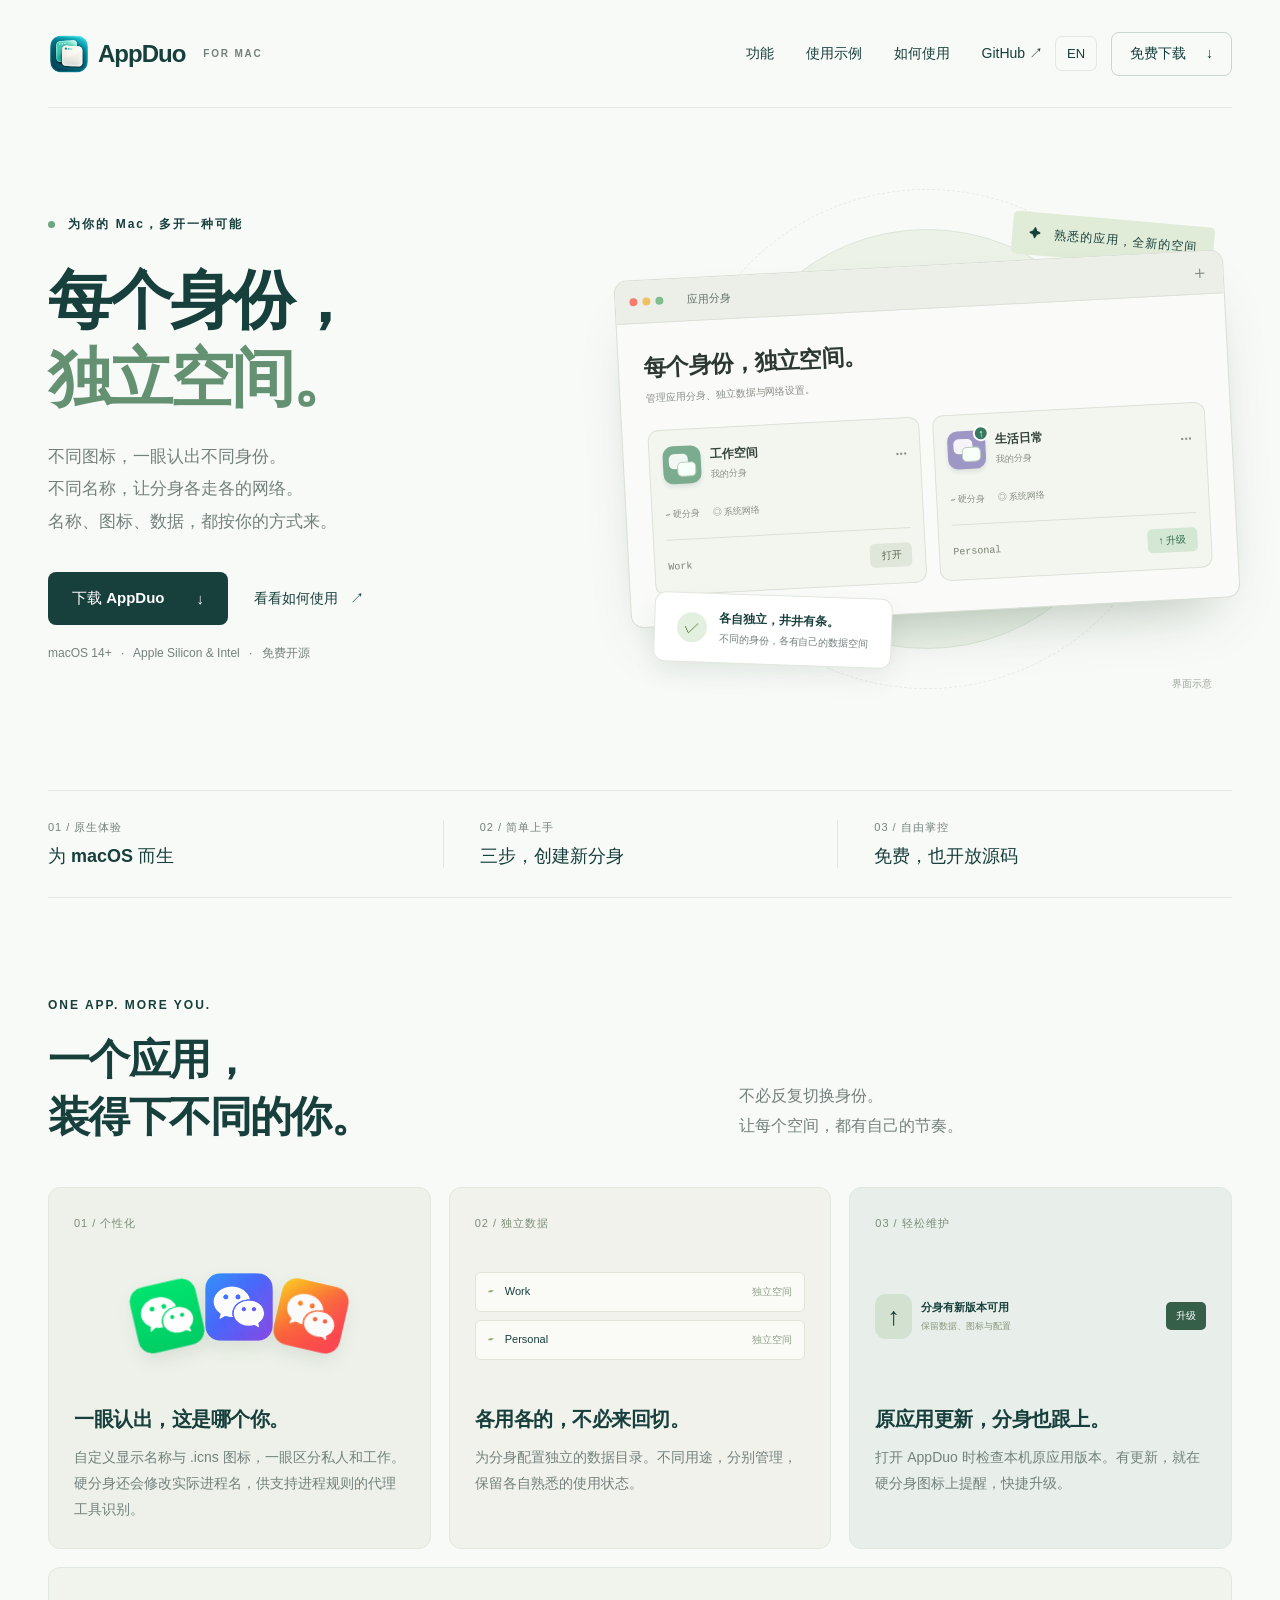
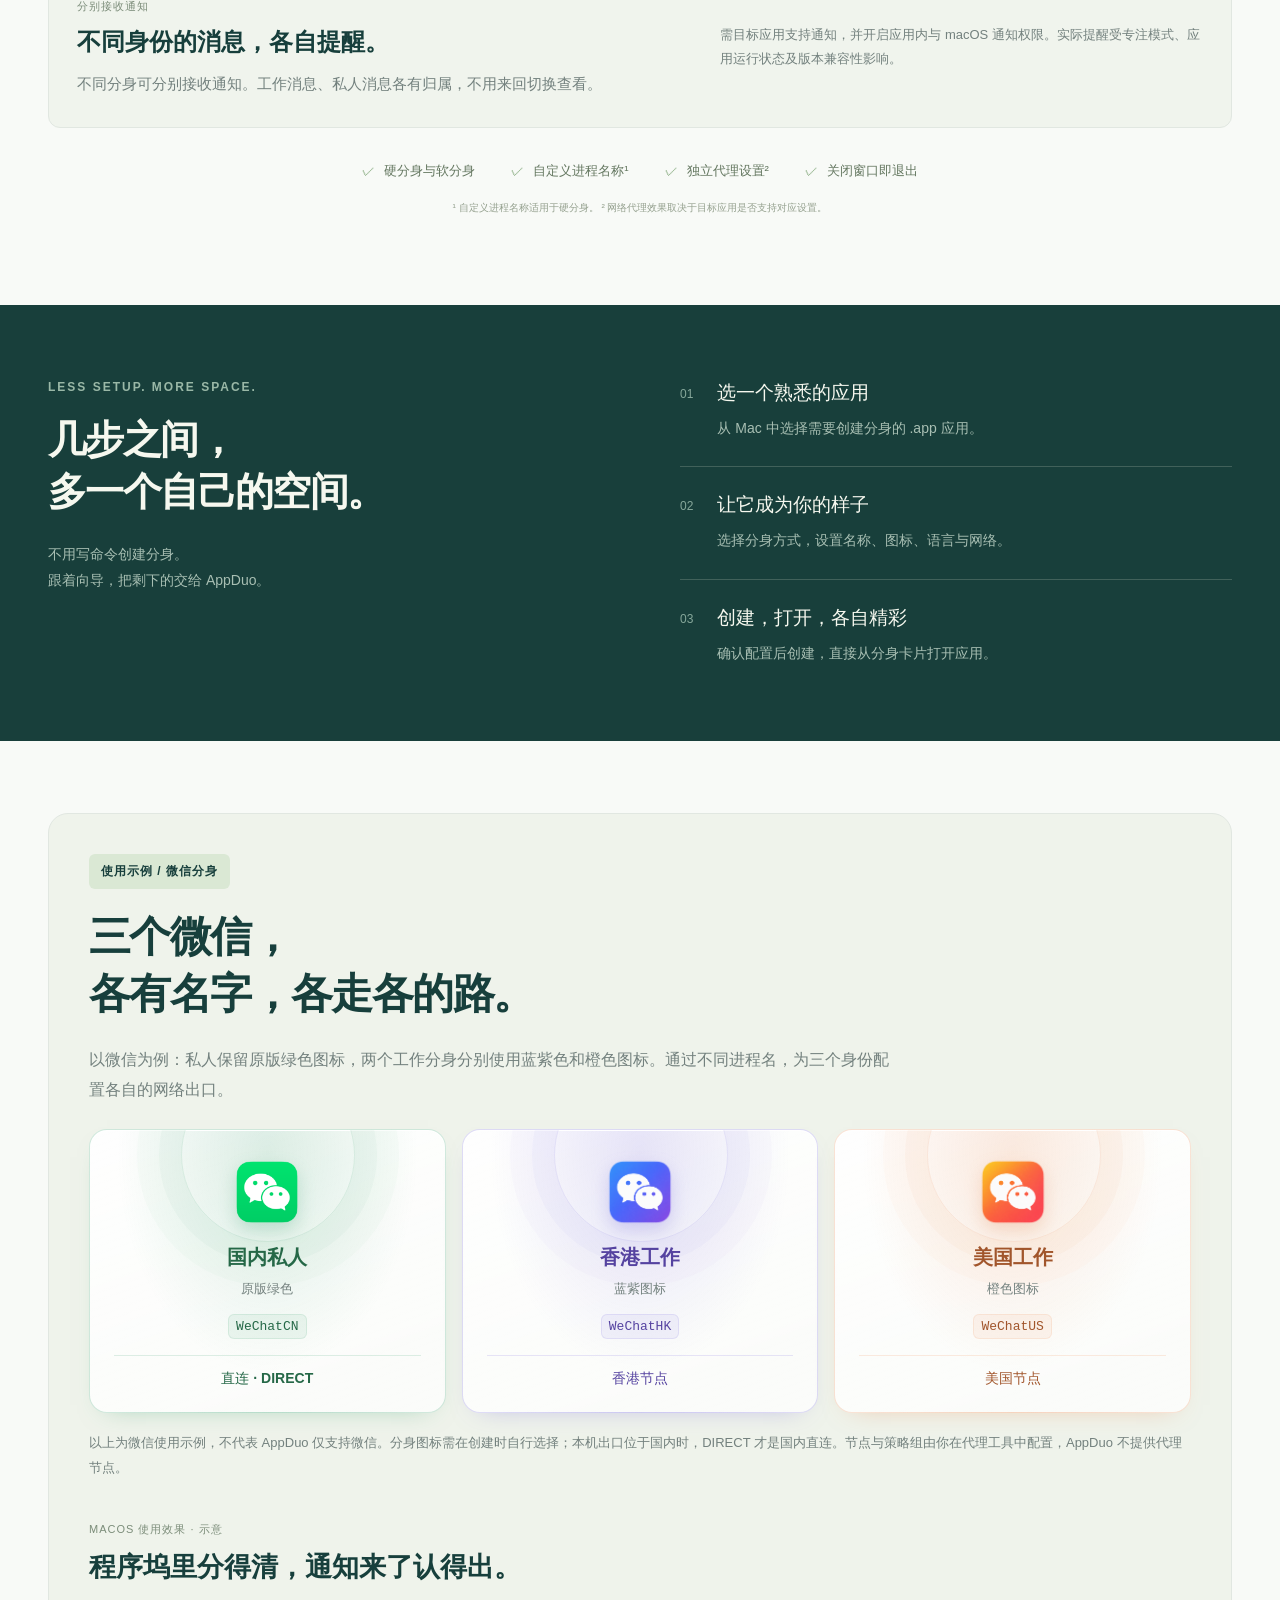
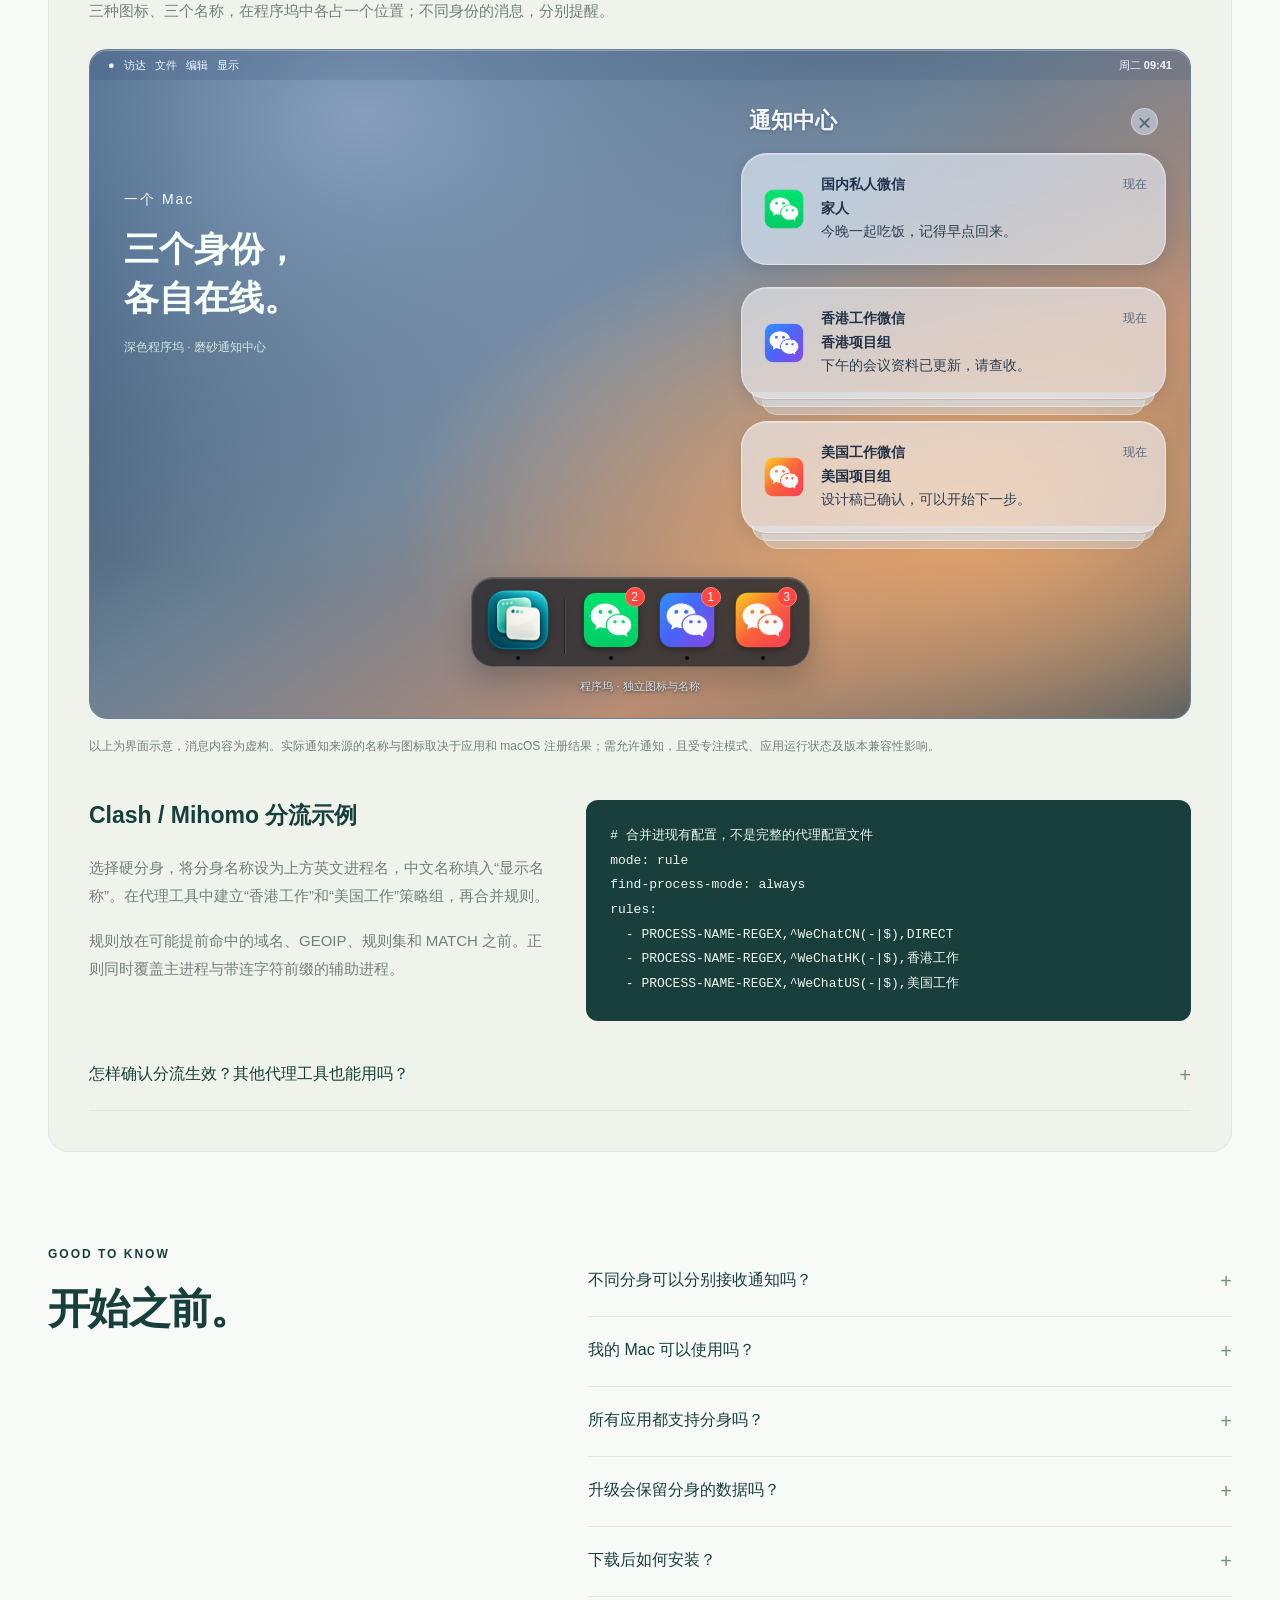
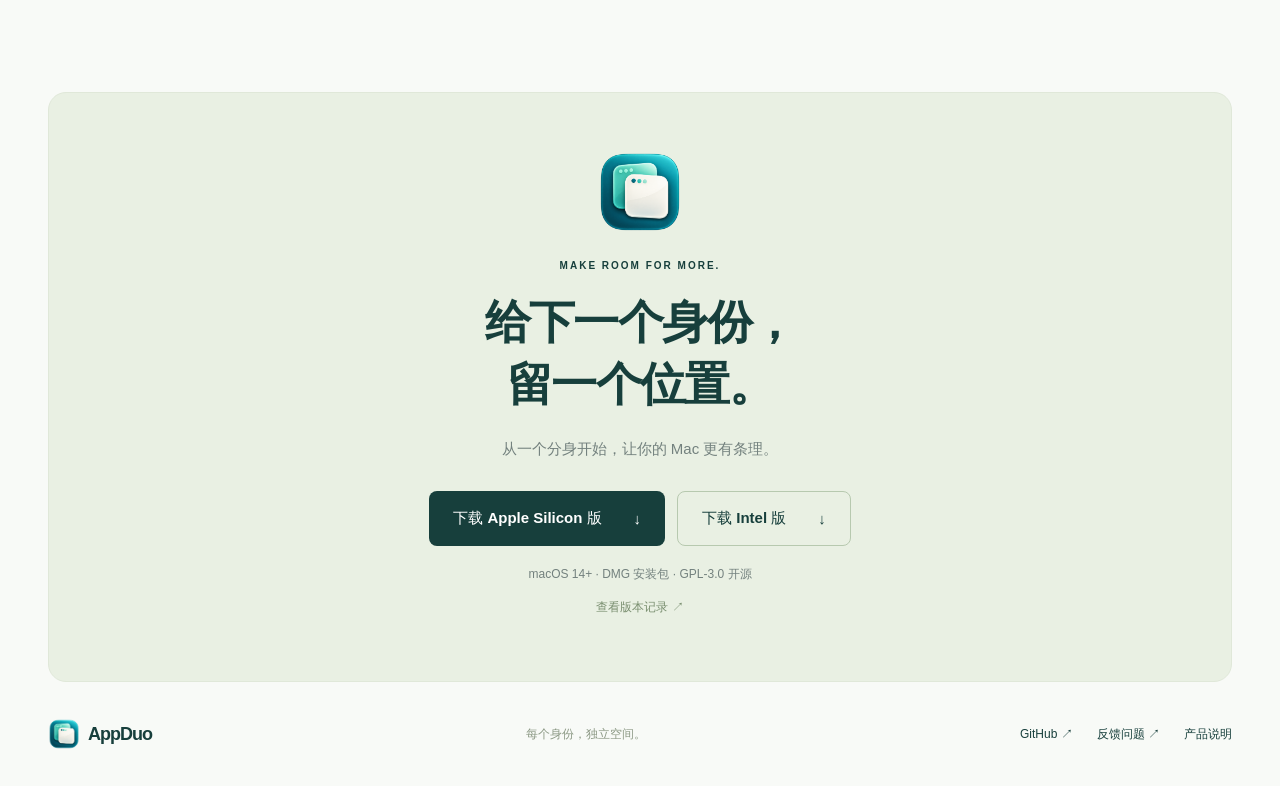
==== website/index.html @ 212892cd "Deploy bilingual landing page to GitHub Pages" ====
<!doctype html><html lang="zh-CN"><head><meta charset="UTF-8"><meta name="viewport" content="width=device-width,initial-scale=1"><title>AppDuo — Mac 应用分身、自定义图标与名称、Clash 进程分流</title><meta name="description" content="AppDuo 是免费开源的原生 macOS 应用分身工具，支持为分身设置不同名称、不同图标和独立数据目录。硬分身还会修改实际进程名，可配合支持进程规则的代理工具，为不同分身分别配置网络出口。"><meta name="theme-color" content="#173f3c"><link rel="icon" href="assets/appduo.png"><link rel="stylesheet" href="style.css"><link rel="canonical" href="https://tamia6.github.io/AppDuo/"><meta property="og:type" content="website"><meta property="og:locale" content="zh_CN"><meta property="og:title" content="AppDuo · 不同图标，不同名称，各自分流"><meta property="og:description" content="原生 Mac 应用分身工具：自定义名称、图标和独立数据，配合支持进程规则的代理工具分流。"><meta property="og:url" content="https://tamia6.github.io/AppDuo/"><link rel="alternate" type="text/markdown" href="/AppDuo/llms.txt" title="AppDuo 产品与配置说明"><script type="application/ld+json">{"@context": "https://schema.org", "@type": "SoftwareApplication", "name": "AppDuo", "applicationCategory": "UtilitiesApplication", "operatingSystem": "macOS 14+", "url": "https://tamia6.github.io/AppDuo/", "description": "AppDuo 是免费开源的原生 macOS 应用分身工具，支持为分身设置不同名称、不同图标和独立数据目录。硬分身还会修改实际进程名，可配合支持进程规则的代理工具，为不同分身分别配置网络出口。", "license": "https://www.gnu.org/licenses/gpl-3.0.html", "offers": {"@type": "Offer", "price": "0", "priceCurrency": "USD"}, "featureList": ["自定义分身图标", "自定义显示名称", "硬分身进程改名", "独立数据目录", "配合支持进程规则的代理客户端分流", "不同分身可分别接收通知（需应用兼容与通知授权）"]}</script><link rel="alternate" hreflang="zh-CN" href="https://tamia6.github.io/AppDuo/"><link rel="alternate" hreflang="en" href="https://tamia6.github.io/AppDuo/en/"><link rel="alternate" hreflang="x-default" href="https://tamia6.github.io/AppDuo/"></head><body>
<header class="nav wrap"><a class="brand" href="#" aria-label="AppDuo 首页"><img src="assets/appduo.png" alt="">AppDuo<span>FOR MAC</span></a><nav aria-label="主导航"><a href="#features">功能</a><a href="#routing">使用示例</a><a href="#how">如何使用</a><a href="https://github.com/tamia6/AppDuo">GitHub ↗</a></nav><a class="language-switch" href="/AppDuo/en/" lang="en" hreflang="en" aria-label="Switch to English">EN</a><a class="nav-download" href="#download">免费下载 <span>↓</span></a></header>
<main><section class="hero wrap"><div class="hero-copy"><div class="eyebrow"><span class="dot"></span> 为你的 Mac，多开一种可能</div><h1>每个身份，<br><em>独立空间。</em></h1><p>不同图标，一眼认出不同身份。<br>不同名称，让分身各走各的网络。<br>名称、图标、数据，都按你的方式来。</p><div class="hero-actions"><a class="button" href="#download">下载 AppDuo <span>↓</span></a><a class="text-link" href="#how">看看如何使用 <span>↗</span></a></div><div class="compat">macOS 14+ <span>·</span> Apple Silicon & Intel <span>·</span> 免费开源</div></div>
<div class="product-stage" role="img" aria-label="AppDuo 界面示意：两个独立的应用分身，支持自定义图标和快捷更新"><div class="orbit orbit-one"></div><div class="orbit orbit-two"></div><div class="floating-label"><span>✦</span> 熟悉的应用，全新的空间</div><div class="app-window"><div class="window-bar"><i></i><i></i><i></i><span>应用分身</span><b>＋</b></div><div class="window-body"><div class="window-heading">每个身份，独立空间。</div><div class="window-subtitle">管理应用分身、独立数据与网络设置。</div><div class="clone-cards"><div class="clone-card"><div class="card-head"><div class="demo-icon mint"><span></span><span></span></div><div><strong>工作空间</strong><small>我的分身</small></div><b>···</b></div><div class="card-tags">▱ 硬分身 <span>◎ 系统网络</span></div><div class="card-bottom"><code>Work</code><span class="mock-button">打开</span></div></div><div class="clone-card"><div class="card-head"><div class="demo-icon purple"><span></span><span></span><i>↑</i></div><div><strong>生活日常</strong><small>我的分身</small></div><b>···</b></div><div class="card-tags">▱ 硬分身 <span>◎ 系统网络</span></div><div class="card-bottom"><code>Personal</code><span class="mock-button update">↑ 升级</span></div></div></div></div></div><div class="data-note"><span class="check">✓</span><div><strong>各自独立，井井有条。</strong><small>不同的身份，各有自己的数据空间</small></div></div><span class="preview-label">界面示意</span></div></section>
<div class="facts wrap"><div><span>01 / 原生体验</span><strong>为 macOS 而生</strong></div><div><span>02 / 简单上手</span><strong>三步，创建新分身</strong></div><div><span>03 / 自由掌控</span><strong>免费，也开放源码</strong></div></div>
<section class="features wrap" id="features"><div class="section-head"><div class="eyebrow">ONE APP. MORE YOU.</div><h2>一个应用，<br>装得下不同的你。</h2><p>不必反复切换身份。<br>让每个空间，都有自己的节奏。</p></div><div class="feature-grid"><article class="feature identity"><span class="feature-number">01 / 个性化</span><div class="identity-art" role="img" aria-label="同一微信应用的绿色、蓝紫色和橙色图标，演示分身图标自定义"><img class="identity-icon" src="assets/wechat-private.png" width="84" height="84" alt=""><img class="identity-icon" src="assets/wechat-hk.png" width="84" height="84" alt=""><img class="identity-icon" src="assets/wechat-us.png" width="84" height="84" alt=""></div><h3>一眼认出，这是哪个你。</h3><p>自定义显示名称与 .icns 图标，一眼区分私人和工作。硬分身还会修改实际进程名，供支持进程规则的代理工具识别。</p></article><article class="feature"><span class="feature-number">02 / 独立数据</span><div class="folder-art" aria-hidden="true"><div><span>▰</span> Work <i>独立空间</i></div><div><span>▰</span> Personal <i>独立空间</i></div></div><h3>各用各的，不必来回切。</h3><p>为分身配置独立的数据目录。不同用途，分别管理，保留各自熟悉的使用状态。</p></article><article class="feature upgrade"><span class="feature-number">03 / 轻松维护</span><div class="update-art" aria-hidden="true"><span>↑</span><div><strong>分身有新版本可用</strong><small>保留数据、图标与配置</small></div><b>升级</b></div><h3>原应用更新，分身也跟上。</h3><p>打开 AppDuo 时检查本机原应用版本。有更新，就在硬分身图标上提醒，快捷升级。</p></article></div><article class="notification-feature" aria-labelledby="notification-title"><div><span class="feature-number">分别接收通知</span><h3 id="notification-title">不同身份的消息，各自提醒。</h3><p>不同分身可分别接收通知。工作消息、私人消息各有归属，不用来回切换查看。</p></div><p class="notification-note">需目标应用支持通知，并开启应用内与 macOS 通知权限。实际提醒受专注模式、应用运行状态及版本兼容性影响。</p></article><div class="quiet-features"><span>硬分身与软分身</span><span>自定义进程名称¹</span><span>独立代理设置²</span><span>关闭窗口即退出</span></div><p class="footnote">¹ 自定义进程名称适用于硬分身。 ² 网络代理效果取决于目标应用是否支持对应设置。</p></section>

<section class="how" id="how"><div class="wrap how-inner"><div><div class="eyebrow">LESS SETUP. MORE SPACE.</div><h2>几步之间，<br>多一个自己的空间。</h2><p>不用写命令创建分身。<br>跟着向导，把剩下的交给 AppDuo。</p></div><ol><li><span>01</span><div><h3>选一个熟悉的应用</h3><p>从 Mac 中选择需要创建分身的 .app 应用。</p></div></li><li><span>02</span><div><h3>让它成为你的样子</h3><p>选择分身方式，设置名称、图标、语言与网络。</p></div></li><li><span>03</span><div><h3>创建，打开，各自精彩</h3><p>确认配置后创建，直接从分身卡片打开应用。</p></div></li></ol></div></section>
<section class="routing wrap" id="routing" aria-labelledby="routing-title"><div class="eyebrow">使用示例 / 微信分身</div><h2 id="routing-title">三个微信，<br>各有名字，各走各的路。</h2><p class="routing-intro">以微信为例：私人保留原版绿色图标，两个工作分身分别使用蓝紫色和橙色图标。通过不同进程名，为三个身份配置各自的网络出口。</p><div class="route-grid" aria-label="三个微信分身对比">
<article class="route-card"><img class="route-icon" src="assets/wechat-private.png" width="88" height="88" loading="lazy" alt="原版绿色微信图标，用于国内私人分身"><h3>国内私人</h3><p>原版绿色</p><code>WeChatCN</code><div class="route-destination">直连 · DIRECT</div></article>
<article class="route-card"><img class="route-icon" src="assets/wechat-hk.png" width="88" height="88" loading="lazy" alt="蓝紫色微信图标，用于香港工作分身"><h3>香港工作</h3><p>蓝紫图标</p><code>WeChatHK</code><div class="route-destination">香港节点</div></article>
<article class="route-card"><img class="route-icon" src="assets/wechat-us.png" width="88" height="88" loading="lazy" alt="橙色微信图标，用于美国工作分身"><h3>美国工作</h3><p>橙色图标</p><code>WeChatUS</code><div class="route-destination">美国节点</div></article></div>
<p class="routing-note">以上为微信使用示例，不代表 AppDuo 仅支持微信。分身图标需在创建时自行选择；本机出口位于国内时，DIRECT 才是国内直连。节点与策略组由你在代理工具中配置，AppDuo 不提供代理节点。</p>
<figure class="mac-example" aria-labelledby="mac-example-title"><figcaption><span class="feature-number">MACOS 使用效果 · 示意</span><h3 id="mac-example-title">程序坞里分得清，通知来了认得出。</h3><p>三种图标、三个名称，在程序坞中各占一个位置；不同身份的消息，分别提醒。</p></figcaption><div class="mac-desktop"><div class="mock-menubar" aria-hidden="true"><span>● &nbsp; 访达 &nbsp; 文件 &nbsp; 编辑 &nbsp; 显示</span><span>周二 09:41</span></div><div class="desktop-copy"><span>一个 Mac</span><strong>三个身份，<br>各自在线。</strong><small>深色程序坞 · 磨砂通知中心</small></div><div class="mac-notifications" aria-label="三个分身的通知示例"><div class="notification-center-heading"><strong>通知中心</strong><span aria-hidden="true">×</span></div>
<article class="mac-notification"><img src="assets/wechat-private.png" width="44" height="44" alt=""><div><div class="notification-app"><strong>国内私人微信</strong><span>现在</span></div><b>家人</b><p>今晚一起吃饭，记得早点回来。</p></div></article><article class="mac-notification"><img src="assets/wechat-hk.png" width="44" height="44" alt=""><div><div class="notification-app"><strong>香港工作微信</strong><span>现在</span></div><b>香港项目组</b><p>下午的会议资料已更新，请查收。</p></div></article><article class="mac-notification"><img src="assets/wechat-us.png" width="44" height="44" alt=""><div><div class="notification-app"><strong>美国工作微信</strong><span>现在</span></div><b>美国项目组</b><p>设计稿已确认，可以开始下一步。</p></div></article></div><div class="dock-area"><div class="mac-dock" aria-label="macOS 程序坞示例"><div class="dock-item dock-appduo" tabindex="0"><span class="dock-label">AppDuo</span><img src="assets/appduo.png" width="72" height="72" alt="AppDuo 程序坞图标"><span class="running-dot" aria-hidden="true"></span></div><span class="dock-divider" aria-hidden="true"></span><div class="dock-item" tabindex="0"><span class="dock-label">国内私人微信</span><span class="dock-badge" aria-label="2 条未读消息">2</span><img src="assets/wechat-private.png" width="72" height="72" alt="国内私人微信程序坞图标"><span class="running-dot" aria-hidden="true"></span></div><div class="dock-item" tabindex="0"><span class="dock-label">香港工作微信</span><span class="dock-badge" aria-label="1 条未读消息">1</span><img src="assets/wechat-hk.png" width="72" height="72" alt="香港工作微信程序坞图标"><span class="running-dot" aria-hidden="true"></span></div><div class="dock-item" tabindex="0"><span class="dock-label">美国工作微信</span><span class="dock-badge" aria-label="3 条未读消息">3</span><img src="assets/wechat-us.png" width="72" height="72" alt="美国工作微信程序坞图标"><span class="running-dot" aria-hidden="true"></span></div></div><span class="dock-caption">程序坞 · 独立图标与名称</span></div></div><p class="mac-example-note">以上为界面示意，消息内容为虚构。实际通知来源的名称与图标取决于应用和 macOS 注册结果；需允许通知，且受专注模式、应用运行状态及版本兼容性影响。</p></figure>
<div class="rule-example"><div><h3>Clash / Mihomo 分流示例</h3><p>选择硬分身，将分身名称设为上方英文进程名，中文名称填入“显示名称”。在代理工具中建立“香港工作”和“美国工作”策略组，再合并规则。</p><p>规则放在可能提前命中的域名、GEOIP、规则集和 MATCH 之前。正则同时覆盖主进程与带连字符前缀的辅助进程。</p></div><pre><code># 合并进现有配置，不是完整的代理配置文件
mode: rule
find-process-mode: always
rules:
  - PROCESS-NAME-REGEX,^WeChatCN(-|$),DIRECT
  - PROCESS-NAME-REGEX,^WeChatHK(-|$),香港工作
  - PROCESS-NAME-REGEX,^WeChatUS(-|$),美国工作</code></pre></div>
<details class="routing-help"><summary>怎样确认分流生效？其他代理工具也能用吗？</summary><p>客户端需实际接管连接并识别本机进程。微信不一定遵循系统 HTTP 代理，可按客户端说明使用 TUN 等方式接管。在连接列表核对 WeChatCN、WeChatHK、WeChatUS 的进程名、命中规则和出口策略。</p><p>支持进程名、进程路径或正则分流的工具，可按各自语法配置；此 YAML 示例适用于支持 PROCESS-NAME-REGEX 的 Mihomo 内核，不能直接套用到所有 Clash 版本或其他工具。仅修改显示名称不足以分流；软分身仍使用原应用进程。应用内环境变量代理是另一种方式，取决于应用是否支持。</p><p><a href="https://wiki.metacubex.one/en/config/rules/">查阅 Mihomo 官方规则文档 ↗</a></p></details></section>
<section class="faq wrap"><div><div class="eyebrow">GOOD TO KNOW</div><h2>开始之前。</h2></div><div class="questions"><details><summary>不同分身可以分别接收通知吗？</summary><p>不同分身可分别接收通知，工作与私人消息各自提醒，无需来回切换到对应分身查看。需要目标应用支持通知，并在应用内和 macOS 中允许通知；专注模式、运行状态及第三方应用版本可能影响提醒。 通知来源的名称与图标显示取决于应用及系统注册结果；不保证已退出的分身仍能收到通知。</p></details><details><summary>我的 Mac 可以使用吗？</summary><p>需要 macOS 14 或更高版本，支持 Apple Silicon 和 Intel。创建分身需要 Apple Command Line Tools；首次使用可在终端运行 <code>xcode-select --install</code> 安装，无需完整 Xcode。</p></details><details><summary>所有应用都支持分身吗？</summary><p>AppDuo 提供内置应用规则与自动探测，但第三方应用不同版本的兼容性可能不同。登录、多开、通知等功能需要在目标应用中实际验证。</p></details><details><summary>升级会保留分身的数据吗？</summary><p>升级会保留分身数据、图标和配置。请先更新本机原应用，再打开 AppDuo 检测；退出正在运行的分身后，即可升级。构建失败会保留旧分身。</p></details><details><summary>下载后如何安装？</summary><p>下载对应芯片的 DMG，将 AppDuo 拖入「应用程序」。当前版本尚未经过 Apple 公证；如 macOS 阻止打开，在确认下载来源后，可前往「系统设置 → 隐私与安全性」允许打开。</p></details></div></section>
<section class="download wrap" id="download"><img src="assets/appduo.png" alt="AppDuo 图标" width="88" height="88"><div class="eyebrow">MAKE ROOM FOR MORE.</div><h2>给下一个身份，<br>留一个位置。</h2><p>从一个分身开始，让你的 Mac 更有条理。</p><div class="download-buttons"><a class="button" href="https://github.com/tamia6/AppDuo/releases/latest/download/AppDuo-arm64.dmg">下载 Apple Silicon 版 <span>↓</span></a><a class="button secondary" href="https://github.com/tamia6/AppDuo/releases/latest/download/AppDuo-x86_64.dmg">下载 Intel 版 <span>↓</span></a></div><span class="compat">macOS 14+ · DMG 安装包 · GPL-3.0 开源</span><a class="release-link" href="https://github.com/tamia6/AppDuo/releases">查看版本记录 ↗</a></section></main>
<footer class="wrap"><a class="brand" href="#"><img src="assets/appduo.png" alt="">AppDuo</a><span>每个身份，独立空间。</span><div><a href="https://github.com/tamia6/AppDuo">GitHub ↗</a><a href="https://github.com/tamia6/AppDuo/issues">反馈问题 ↗</a><a href="/AppDuo/llms.txt">产品说明</a></div></footer></body></html>
---- website/style.css ----
:root{--ink:#173f3c;--muted:#73817e;--paper:#f8faf7;--line:#e1e7e1;--green:#d5e8d4}*{box-sizing:border-box}html{scroll-behavior:smooth;scroll-padding-top:32px}body{margin:0;background:var(--paper);color:var(--ink);font-family:-apple-system,BlinkMacSystemFont,"Segoe UI","PingFang SC",sans-serif;font-size:16px;-webkit-font-smoothing:antialiased}a{color:inherit;text-decoration:none}button,a,summary{-webkit-tap-highlight-color:transparent}a:focus-visible,summary:focus-visible{outline:3px solid #339b88;outline-offset:6px}a{transition:opacity .2s,transform .2s}a:hover{opacity:.75}.wrap{max-width:1240px;width:calc(100% - 96px);margin:auto}.nav{height:108px;display:flex;align-items:center;justify-content:space-between;border-bottom:1px solid var(--line)}.brand{display:flex;align-items:center;gap:8px;font-size:24px;font-weight:750;letter-spacing:-1px}.brand img{width:42px;height:42px;object-fit:contain}.brand span{font-size:10px;letter-spacing:1.8px;margin-left:10px;color:var(--muted)}nav{display:flex;gap:32px;font-size:14px}.nav-download{font-size:14px;border:1px solid #c9d6cd;border-radius:8px;padding:12px 18px}.nav-download span{margin-left:16px}.hero{display:grid;grid-template-columns:1fr 1.12fr;align-items:center;min-height:682px;gap:30px;padding-top:30px;padding-bottom:50px}.eyebrow{font-size:12px;letter-spacing:2px;font-weight:650}.dot{display:inline-block;width:7px;height:7px;background:#6ca580;border-radius:50%;margin-right:8px}h1{font-size:clamp(48px,5vw,72px);line-height:1.22;letter-spacing:-3px;margin:28px 0 24px;font-weight:750}h1 em{font-style:normal;color:#649172}p{color:var(--muted);line-height:1.9;margin:0}.hero-copy>p{font-size:17px}.hero-actions{display:flex;align-items:center;gap:26px;margin:34px 0 20px}.button{display:inline-flex;justify-content:center;align-items:center;gap:32px;background:var(--ink);color:white;border-radius:8px;padding:17px 24px;font-size:15px;font-weight:550}.button:hover{transform:translateY(-2px);opacity:.9}.text-link{font-size:14px}.text-link span{margin-left:8px}.compat{font-size:12px;color:var(--muted)}.compat span{margin:0 6px}.product-stage{position:relative;min-width:0;height:480px;display:flex;align-items:center;justify-content:center}.orbit{position:absolute;width:420px;height:420px;border-radius:50%;border:1px solid #dce6d9;background:#ecf2e8;z-index:-1}.orbit-two{width:500px;height:500px;background:none;border-style:dashed;opacity:.7}.floating-label{position:absolute;right:18px;top:20px;font-size:12px;letter-spacing:1px;transform:rotate(5deg);background:#e0ecd8;padding:13px 17px;border-radius:5px}.floating-label span{margin-right:8px}.app-window{width:100%;background:#fafbf9;border:1px solid #d9dfd5;border-radius:13px;box-shadow:0 30px 60px -30px #33523965;transform:rotate(-3deg);overflow:hidden}.window-bar{background:#eceee8;height:43px;border-bottom:1px solid #dde0d8;display:flex;gap:5px;align-items:center;padding:0 14px}.window-bar i{width:8px;height:8px;background:#fb7a6e;border-radius:50%}.window-bar i:nth-child(2){background:#efc161}.window-bar i:nth-child(3){background:#80be8d}.window-bar>span{font-size:11px;margin-left:18px;color:#66746b}.window-bar b{margin-left:auto;color:#849084;font-size:18px;font-weight:400}.window-body{padding:29px 25px 30px}.window-heading{font-size:23px;font-weight:700;color:#2c3831;letter-spacing:-.8px}.window-subtitle{font-size:10px;color:#889087;margin:8px 0 25px}.clone-cards{display:grid;grid-template-columns:1fr 1fr;gap:13px}.clone-card{padding:16px 13px;border:1px solid #dde1d8;border-radius:11px;background:#f3f5ef}.card-head{display:flex;gap:9px;align-items:center}.card-head strong{display:block;font-size:12px;color:#35453b}.card-head small{font-size:9px;color:#879084}.card-head b{font-size:14px;color:#849084;margin-left:auto}.demo-icon{position:relative;flex-shrink:0;width:38px;height:38px;border-radius:10px;background:#7cac90;box-shadow:0 3px 4px #133c3c18}.demo-icon.purple{background:#9e97c6}.demo-icon>span{position:absolute;width:19px;height:15px;left:6px;top:8px;border-radius:5px;background:#ffffffe6}.demo-icon>span+span{left:14px;top:16px;background:#f7fff9;border:1px solid #b7ceb7}.demo-icon i{position:absolute;right:-4px;top:-5px;width:16px;height:16px;border-radius:50%;font-style:normal;text-align:center;font-size:11px;background:#35795f;color:white;border:2px solid white}.card-tags{font-size:9px;color:#899285;margin:24px 0 18px;white-space:nowrap}.card-tags span{margin-left:10px}.card-bottom{display:flex;align-items:center;justify-content:space-between;border-top:1px solid #dce1d5;padding-top:14px;font-size:10px;color:#788272}.mock-button{background:#e0e6da;padding:5px 11px;border-radius:5px;color:#53694e}.mock-button.update{background:#d4e6d4;color:#326c4d}.data-note{position:absolute;bottom:14px;left:32px;background:#fff;border:1px solid #e1e8df;border-radius:11px;padding:16px 22px;display:flex;align-items:center;gap:12px;box-shadow:0 12px 25px #233e3310;transform:rotate(2deg)}.check{display:grid;place-items:center;width:30px;height:30px;background:#e4f0df;border-radius:50%;color:#648655}.data-note strong{font-size:12px;display:block}.data-note small{display:block;margin-top:5px;font-size:10px;color:var(--muted)}.preview-label{position:absolute;bottom:-12px;right:20px;font-size:10px;color:#9ca69a}.facts{display:grid;grid-template-columns:repeat(3,1fr);border-top:1px solid var(--line);border-bottom:1px solid var(--line);padding:29px 0}.facts>div{padding-left:36px;border-left:1px solid var(--line)}.facts>div:first-child{padding-left:0;border:0}.facts span{display:block;font-size:11px;letter-spacing:1px;color:var(--muted);margin-bottom:9px}.facts strong{font-size:18px;font-weight:550}.features{padding:100px 0 88px}.section-head{display:grid;grid-template-columns:1.4fr 1fr;align-items:end;margin-bottom:42px}.section-head .eyebrow{grid-column:1/-1}h2{font-size:42px;line-height:1.35;letter-spacing:-1.6px;font-weight:650;margin:20px 0 0}.section-head p{padding-bottom:4px}.feature-grid{display:grid;grid-template-columns:repeat(3,1fr);gap:18px}.feature{background:#edf1e9;border:1px solid #e2e8dd;border-radius:12px;padding:25px}.feature:nth-child(2){background:#f1f2ec}.feature:nth-child(3){background:#e8eee9}.feature-number{font-size:11px;color:#7c8d7a;letter-spacing:1px}.feature h3{font-size:20px;letter-spacing:-.5px;margin:25px 0 12px}.feature p{font-size:14px;line-height:1.85}.identity-art,.folder-art,.update-art{height:130px;margin-top:20px}.identity-art{display:flex;align-items:center;justify-content:center}.tile{display:grid;place-items:center;width:64px;height:70px;border-radius:15px;font-size:28px;font-weight:650;box-shadow:0 10px 18px #2d4c3614;border:1px solid #ffffff9c;transform:rotate(-13deg)}.teal{background:#86b5a1;color:#f7fff9}.lilac{background:#b8aecb;color:#fff;transform:translateY(-8px) rotate(0);z-index:1;margin:0 -5px}.peach{background:#e7c1a5;color:#fff;transform:rotate(13deg)}.folder-art{display:flex;flex-direction:column;justify-content:center;gap:8px}.folder-art>div{background:#fafbf7;border:1px solid #dfe4d7;border-radius:6px;padding:12px;font-size:11px}.folder-art span{color:#8fac79;margin-right:8px}.folder-art i{float:right;color:#91a08b;font-style:normal;font-size:10px}.update-art{display:flex;align-items:center;gap:9px}.update-art>span{background:#d2e1d0;border-radius:11px;padding:8px 12px;font-size:25px}.update-art strong{display:block;font-size:11px}.update-art small{font-size:9px;display:block;color:#88967e;margin-top:5px}.update-art b{margin-left:auto;font-size:10px;border-radius:5px;background:#355f49;color:white;padding:7px 10px;font-weight:400}.quiet-features{display:flex;justify-content:center;gap:36px;margin-top:34px;font-size:13px;color:#647760}.quiet-features span:before{content:'✓';margin-right:9px;color:#79a070}.footnote{text-align:center;font-size:10px;margin-top:18px;color:#95a18f}.how{background:#183f3b;color:#f6f8ef;padding:75px 0}.how-inner{display:grid;grid-template-columns:1fr 1fr;gap:80px}.how .eyebrow{color:#9ab8a7}.how h2{font-size:39px;margin-bottom:22px}.how p{color:#a8bfb3;font-size:14px}.how ol{list-style:none;padding:0;margin:0}.how li{display:flex;gap:24px;padding:25px 0;border-bottom:1px solid #41615a}.how li:first-child{padding-top:0}.how li:last-child{border:0;padding-bottom:0}.how li>span{font-size:12px;color:#87a89b;margin-top:7px}.how h3{font-size:19px;font-weight:500;margin:0 0 9px}.faq{padding:95px 0;display:grid;grid-template-columns:1fr 1.4fr;gap:80px}.questions details{border-bottom:1px solid var(--line)}summary{list-style:none;cursor:pointer;display:flex;justify-content:space-between;padding:23px 0;font-size:16px}summary::-webkit-details-marker{display:none}summary:after{content:'+';color:#779378;font-size:20px}details[open] summary:after{content:'−'}details p{font-size:14px;padding:0 26px 22px 0}details code{overflow-wrap:anywhere;color:#365b48}.download{text-align:center;padding:55px 20px 65px;background:#e9f0e3;border:1px solid #e0e8d9;border-radius:18px}.download>img{object-fit:contain;margin-bottom:20px}.download .eyebrow{font-size:10px}.download h2{font-size:46px;margin:20px 0}.download p{font-size:15px}.download-buttons{display:flex;justify-content:center;gap:12px;margin:28px 0 18px}.secondary{background:transparent;color:var(--ink);border:1px solid #b7c9af}.release-link{display:block;font-size:12px;margin-top:16px;color:#7a8f70}footer{display:flex;align-items:center;justify-content:space-between;padding:36px 0}footer .brand{font-size:18px}footer .brand img{width:32px;height:32px}footer>span{font-size:12px;color:#8d9a86}footer>div{display:flex;gap:24px;font-size:12px}@media(min-width:1500px){.hero{min-height:740px}}@media(max-width:1050px){.wrap{width:calc(100% - 56px)}.hero{gap:24px}.hero h1{font-size:52px}.product-stage{height:430px}.window-body{padding:22px 17px}.clone-cards{gap:9px}.clone-card{padding:13px 9px}.card-tags{font-size:8px}.card-tags span{margin-left:4px}.demo-icon{width:31px;height:34px}.card-head{gap:6px}.orbit{width:340px;height:340px}.orbit-two{width:410px;height:410px}.floating-label{top:15px}.feature{padding:20px}.update-art{gap:6px}.update-art>b{display:none}.quiet-features{gap:18px}.hero-actions{gap:15px}}@media(max-width:760px){.wrap{width:calc(100% - 40px)}.nav{height:80px}.brand{font-size:21px}.brand span,nav{display:none}.nav-download{padding:10px 13px}.hero{grid-template-columns:1fr;padding:48px 0 28px;gap:28px}.hero h1{font-size:56px;margin-top:23px}.hero-copy>p{font-size:16px}.eyebrow{font-size:11px}.hero-actions{margin:28px 0 18px}.product-stage{height:365px;max-width:540px;width:100%;margin:auto}.app-window{width:94%}.window-heading{font-size:19px}.window-body{padding:20px 15px}.window-subtitle{margin-bottom:20px}.card-head strong{font-size:10px}.card-head small{font-size:8px}.card-tags{margin:20px 0 15px}.orbit{width:280px;height:280px}.orbit-two{width:330px;height:330px}.floating-label{top:0;right:6px;font-size:10px;padding:10px}.data-note{bottom:4px;left:17px;padding:11px 15px}.data-note small{font-size:9px}.preview-label{bottom:-13px;font-size:9px}.facts{padding:23px 0;gap:10px}.facts>div{padding-left:13px}.facts span{font-size:9px;letter-spacing:0}.facts strong{font-size:12px}.features{padding:62px 0 48px}.section-head{display:block}.section-head h2{font-size:35px}.section-head p{font-size:14px;margin-top:20px}.feature-grid{grid-template-columns:1fr}.feature{padding:25px}.identity-art,.folder-art,.update-art{height:105px}.update-art>b{display:block}.feature h3{margin-top:15px}.quiet-features{display:grid;grid-template-columns:1fr 1fr;gap:15px;font-size:12px;padding:0 10px}.footnote{font-size:10px;text-align:left;padding:0 10px}.how{padding:52px 0}.how-inner{grid-template-columns:1fr;gap:35px}.how h2{font-size:34px}.how li{gap:18px}.how li p{font-size:13px}.faq{grid-template-columns:1fr;padding:55px 0;gap:15px}.faq h2{font-size:34px}.questions summary{font-size:14px}.download{padding:34px 16px 40px}.download h2{font-size:35px}.download p{font-size:13px}.download-buttons{flex-direction:column}.download .button{font-size:14px;padding:16px}.download>img{width:70px;height:70px}footer{flex-wrap:wrap;gap:18px;padding:26px 0}footer>span{display:none}footer>div{gap:16px;font-size:11px}}@media(prefers-reduced-motion:reduce){html{scroll-behavior:auto}a{transition:none}}

.routing{padding:0 0 85px}.routing-intro{max-width:800px;margin:22px 0 32px}.route-grid{display:grid;grid-template-columns:repeat(3,1fr);gap:18px}.route-card{border:1px solid var(--line);border-radius:12px;padding:28px;background:#fff}.route-card .tile{transform:none;margin:0 0 25px}.route-card h3{margin:0 0 8px;font-size:22px}.route-card p{font-size:14px}.route-card code{display:inline-block;margin-top:18px;font-size:16px}.route-destination{border-top:1px solid var(--line);margin-top:20px;padding-top:18px;font-size:14px}.routing-note{font-size:13px;margin:18px 0 32px}.rule-example{display:grid;grid-template-columns:1fr 1.3fr;gap:32px;align-items:start}.rule-example h3{font-size:23px;margin-top:0}.rule-example p{font-size:15px;margin-bottom:16px}.rule-example pre{margin:0;padding:24px;background:#183f3b;color:#edf7ec;border-radius:12px;overflow-x:auto;font-size:13px;line-height:1.9;min-width:0}.routing-help{border-bottom:1px solid var(--line);margin-top:20px}.routing-help a{text-decoration:underline}@media(max-width:760px){.route-grid,.rule-example{grid-template-columns:1fr}.routing{padding-bottom:48px}.routing h2{font-size:34px}.route-card{padding:24px}.rule-example pre{padding:18px;font-size:12px}}

.routing{margin-top:72px;padding:40px;border:1px solid var(--line);border-radius:20px;background:#eff3eb}.routing .eyebrow{display:inline-block;background:#dae8d4;padding:9px 12px;border-radius:6px;letter-spacing:1px}.route-icon{display:block;object-fit:contain;margin:0 0 20px}.routing-help p{padding-right:0}@media(max-width:760px){.routing{margin-top:40px;padding:24px 18px}.routing h2{font-size:30px}}

.notification-feature{display:grid;grid-template-columns:1.25fr 1fr;gap:40px;align-items:center;padding:28px;margin-top:18px;border:1px solid var(--line);border-radius:12px;background:#f0f4ed}.notification-feature h3{font-size:24px;margin:12px 0}.notification-feature p{font-size:15px}.notification-feature .notification-note{font-size:13px}@media(max-width:760px){.notification-feature{grid-template-columns:1fr;gap:18px;padding:24px}.notification-feature h3{font-size:22px}}

.mac-example{margin:38px 0 42px}.mac-example figcaption{margin-bottom:24px}.mac-example h3{font-size:27px;margin:12px 0}.mac-example figcaption p{font-size:15px}.mac-desktop{position:relative;isolation:isolate;overflow:hidden;min-height:510px;border-radius:18px;border:1px solid #bacac1;background:radial-gradient(ellipse at 10% 90%,#a0c6b7 0,transparent 55%),radial-gradient(ellipse at 80% 20%,#b8c4d4 0,transparent 55%),linear-gradient(130deg,#627e78,#96b1ad);box-shadow:inset 0 1px #ffffff70}.mock-menubar{height:30px;background:#edf4ef55;display:flex;justify-content:space-between;align-items:center;padding:0 18px;font-size:11px;color:#213f38}.desktop-copy{position:absolute;left:34px;top:95px;color:#f6fff8}.desktop-copy>span{font-size:14px;letter-spacing:2px}.desktop-copy strong{font-size:35px;line-height:1.4;display:block;margin:15px 0}.desktop-copy small{font-size:12px;color:#edfff0cc}.mac-notifications{width:370px;max-width:52%;margin:24px 20px 160px auto;display:grid;gap:12px}.mac-notification{display:flex;gap:10px;align-items:center;background:#f6f8f1da;border:1px solid #ffffff80;border-radius:18px;padding:14px;box-shadow:0 8px 20px #27473718;backdrop-filter:blur(18px);color:#25362e}.mac-notification img{object-fit:contain;flex-shrink:0}.mac-notification>div{min-width:0;flex:1}.notification-app{display:flex;justify-content:space-between;gap:8px;align-items:center;margin-bottom:5px}.notification-app strong{font-size:12px}.notification-app>span{font-size:10px;color:#738074}.mac-notification b{font-size:12px;font-weight:650}.mac-notification p{font-size:12px;line-height:1.6;color:#526053;margin-top:3px}.dock-area{position:absolute;bottom:17px;left:0;width:100%;display:flex;flex-direction:column;align-items:center;gap:8px}.mac-dock{display:flex;gap:24px;padding:12px 24px 8px;background:#e6eeed70;border:1px solid #ffffff80;box-shadow:0 10px 25px #27473720,inset 0 1px #ffffff70;border-radius:24px;backdrop-filter:blur(20px)}.dock-item{display:flex;flex-direction:column;align-items:center;gap:3px;position:relative}.dock-item img{object-fit:contain;filter:drop-shadow(0 3px 3px #32453830)}.dock-label{font-size:10px;color:#294b40;white-space:nowrap}.running-dot{height:4px;width:4px;border-radius:50%;background:#31473d}.dock-caption{font-size:10px;color:#284d41}.mac-example-note{font-size:12px;margin-top:16px}@media(max-width:760px){.mac-example h3{font-size:23px}.mac-desktop{min-height:610px}.mock-menubar{font-size:9px;padding:0 10px}.desktop-copy{position:static;padding:22px 18px 4px}.desktop-copy strong{font-size:25px;margin:8px 0}.desktop-copy strong br{display:none}.desktop-copy small{display:none}.mac-notifications{max-width:none;width:auto;margin:18px 12px 150px}.mac-notification{padding:12px;gap:8px}.mac-notification img{width:36px;height:36px}.mac-dock{gap:14px;padding:10px 12px 8px;border-radius:20px}.dock-item img{width:58px;height:58px}.dock-label{font-size:9px}}

.identity-art .identity-icon{width:84px;height:84px;object-fit:contain;filter:drop-shadow(0 8px 8px #2d4c3618);transform:rotate(-13deg)}.identity-art .identity-icon:nth-child(2){transform:translateY(-9px);z-index:1;margin:0 -12px}.identity-art .identity-icon:nth-child(3){transform:rotate(13deg)}

/* macOS reference: compact dark Dock and stacked notification-center cards. */
.mac-desktop{min-height:670px;background:radial-gradient(ellipse at 80% 70%,#e4a46c 0,transparent 46%),radial-gradient(ellipse at 25% 10%,#879fbd 0,transparent 56%),linear-gradient(145deg,#234465 12%,#6c8194 45%,#b48a74 72%,#334e5e);border-color:#6a8095}.mock-menubar{background:#304c7330;color:#f3f7ff;font-weight:550}.desktop-copy{top:140px}.mac-notifications{width:425px;max-width:53%;margin:26px 24px 180px auto;gap:22px;position:relative;z-index:1}.notification-center-heading{display:flex;align-items:center;justify-content:space-between;color:#f4f7ff;text-shadow:0 1px 3px #263e5670;margin:0 8px -5px}.notification-center-heading strong{font-size:22px}.notification-center-heading>span{display:grid;place-items:center;border-radius:50%;width:27px;height:27px;background:#d9e8fa80;border:1px solid #ecf5ff70;font-size:24px;color:#526578;text-shadow:none}.mac-notification{position:relative;isolation:isolate;border-radius:26px;padding:19px 18px;gap:13px;background:#e7edf5a8;border:1px solid #ffffff70;backdrop-filter:blur(28px) saturate(140%);box-shadow:0 6px 16px #1d344627,inset 0 1px #ffffff4a;min-height:112px}.mac-notification:nth-of-type(n+2):before,.mac-notification:nth-of-type(n+2):after{content:'';position:absolute;left:10px;right:10px;bottom:-9px;height:14px;background:#dfe8f085;border:1px solid #ffffff55;border-top:0;border-radius:0 0 24px 24px;z-index:-1}.mac-notification:nth-of-type(n+2):after{left:20px;right:20px;bottom:-17px;background:#e1e8f066;z-index:-2}.mac-notification img{width:48px;height:48px}.notification-app strong{font-size:14px;color:#223348}.notification-app>span{font-size:12px;color:#526780}.mac-notification b{font-size:14px;color:#223348}.mac-notification p{font-size:14px;color:#2d4053;line-height:1.55}.dock-area{bottom:24px;gap:12px}.mac-dock{gap:8px;padding:8px 12px 5px;background:#22252bcc;border:1px solid #cbd3dd45;border-radius:22px;box-shadow:0 14px 30px #13213145,inset 0 1px 1px #ffffff30;backdrop-filter:blur(24px);align-items:flex-end}.dock-item{gap:0;outline:none;transition:transform .18s;transform-origin:bottom center}.dock-item img{width:68px;height:68px;filter:drop-shadow(0 3px 3px #0005)}.dock-item:hover,.dock-item:focus-visible{transform:translateY(-8px) scale(1.17);z-index:3}.dock-label{position:absolute;bottom:calc(100% + 12px);left:50%;transform:translateX(-50%);opacity:0;pointer-events:none;background:#c4c6c7e8;border:1px solid #ffffff70;color:#20252b;padding:5px 10px;border-radius:9px;font-size:11px;transition:opacity .15s}.dock-item:hover .dock-label,.dock-item:focus-visible .dock-label{opacity:1}.dock-label:after{content:'';position:absolute;top:100%;left:calc(50% - 5px);border:5px solid transparent;border-top-color:#c4c6c7}.running-dot{background:#080b10;margin:2px 0 1px;width:4px;height:4px}.dock-divider{height:55px;width:1px;background:#080b1080;box-shadow:1px 0 #ffffff18;margin:0 4px 7px}.dock-badge{position:absolute;top:1px;right:0;min-width:20px;height:20px;padding:0 5px;background:#ff463f;border:1px solid #ff817b;border-radius:20px;color:white;text-align:center;font-size:12px;line-height:18px;z-index:2}.dock-caption{color:#f2f5fa;font-size:11px;text-shadow:0 1px 3px #233444}.dock-item:focus-visible img{outline:2px solid white;border-radius:14px}@media(max-width:760px){.mac-desktop{min-height:740px}.desktop-copy{padding:22px 18px 4px}.desktop-copy strong{font-size:24px}.mac-notifications{width:auto;max-width:none;margin:20px 12px 150px;gap:22px}.notification-center-heading strong{font-size:20px}.mac-notification{padding:15px 12px;gap:8px;border-radius:22px;min-height:116px}.mac-notification img{width:38px;height:38px}.notification-app strong,.mac-notification b{font-size:12px}.notification-app>span{font-size:10px}.mac-notification p{font-size:12px}.mac-dock{gap:4px;padding:7px 8px 5px;border-radius:18px}.dock-item img{width:51px;height:51px}.dock-divider{height:40px;margin:0 2px 6px}.dock-badge{height:17px;min-width:17px;font-size:10px;line-height:15px}.dock-label{font-size:9px}.dock-area{bottom:20px}.dock-caption{font-size:10px}}@media(prefers-reduced-motion:reduce){.dock-item,.dock-label{transition:none}.dock-item:hover,.dock-item:focus-visible{transform:none}}

/* Three identities stay visible together, including on narrow screens. */
.routing .route-grid{display:grid;grid-template-columns:repeat(3,minmax(0,1fr));gap:16px}.routing .route-card{padding:24px;text-align:center;min-width:0}.routing .route-icon{width:76px;height:76px;margin:0 auto 14px}.routing .route-card h3{font-size:20px;margin:0 0 6px}.routing .route-card p{font-size:13px}.routing .route-card code{font-size:13px;margin-top:12px}.routing .route-destination{margin-top:16px;padding-top:14px;font-size:14px}.routing-intro{margin-bottom:24px}@media(max-width:760px){.routing .route-grid{gap:8px}.routing .route-card{padding:14px 6px;border-radius:10px}.routing .route-icon{width:56px;height:56px;margin-bottom:10px}.routing .route-card h3{font-size:14px;line-height:1.5;letter-spacing:0}.routing .route-card p{font-size:11px;line-height:1.5}.routing .route-card code{font-size:11px;letter-spacing:-.4px;margin-top:8px}.routing .route-destination{margin-top:12px;padding-top:10px;font-size:11px;line-height:1.6}.routing .routing-intro{font-size:14px;line-height:1.8;margin:16px 0 20px}}
/* Subtle, color-matched depth for the three clone examples. */
.routing .route-card{--card-rgb:49,154,104;--card-ink:#256847;position:relative;isolation:isolate;overflow:hidden;border:1px solid rgba(var(--card-rgb),.22);border-radius:18px;background:radial-gradient(ellipse at 50% 8%,rgba(var(--card-rgb),.17),transparent 60%),linear-gradient(160deg,#ffffffed,#ffffffb8);box-shadow:0 10px 25px -18px rgba(var(--card-rgb),.5),inset 0 1px 0 #fff;transition:transform .25s ease,box-shadow .25s ease,border-color .25s ease}.routing .route-card:nth-child(2){--card-rgb:110,95,216;--card-ink:#5543a0}.routing .route-card:nth-child(3){--card-rgb:232,129,69;--card-ink:#a1552b}.routing .route-card:before{content:'';position:absolute;top:-62px;left:calc(50% - 86px);width:172px;height:172px;border:1px solid rgba(var(--card-rgb),.13);border-radius:50%;box-shadow:0 0 0 22px rgba(var(--card-rgb),.04),0 0 0 44px rgba(var(--card-rgb),.025);z-index:-1;pointer-events:none}.routing .route-card:after{content:'';position:absolute;inset:0;background:linear-gradient(115deg,transparent 25%,#ffffff70 48%,transparent 70%);transform:translateX(-120%);transition:transform .65s ease;pointer-events:none}.routing .route-icon{filter:drop-shadow(0 8px 9px rgba(var(--card-rgb),.24));transition:transform .25s ease}.routing .route-card h3{color:var(--card-ink)}.routing .route-card code{color:var(--card-ink);background:rgba(var(--card-rgb),.07);border:1px solid rgba(var(--card-rgb),.12);border-radius:6px;padding:4px 7px}.routing .route-destination{color:var(--card-ink);border-top-color:rgba(var(--card-rgb),.16);font-weight:550}@media(hover:hover) and (pointer:fine){.routing .route-card:hover{transform:translateY(-5px);border-color:rgba(var(--card-rgb),.45);box-shadow:0 18px 32px -18px rgba(var(--card-rgb),.45),inset 0 1px 0 #fff}.routing .route-card:hover .route-icon{transform:translateY(-3px) scale(1.05)}.routing .route-card:hover:after{transform:translateX(120%)}}@media(max-width:760px){.routing .route-card{border-radius:13px}.routing .route-card code{font-size:10px;letter-spacing:-.3px;padding:3px 4px}.routing .route-card:before{width:110px;height:110px;left:calc(50% - 55px);top:-45px;box-shadow:0 0 0 14px rgba(var(--card-rgb),.04),0 0 0 28px rgba(var(--card-rgb),.025)}}@media(prefers-reduced-motion:reduce){.routing .route-card,.routing .route-icon,.routing .route-card:after{transition:none}.routing .route-card:hover,.routing .route-card:hover .route-icon{transform:none}.routing .route-card:after{display:none}}

.language-switch{font-size:13px;border:1px solid var(--line);border-radius:7px;padding:9px 11px;margin-left:12px}.nav nav{margin-left:auto}.nav-download{margin-left:14px}html[lang=en] h1{font-size:clamp(44px,4.3vw,62px);letter-spacing:-2px}html[lang=en] .window-heading{font-size:19px}html[lang=en] .card-tags{font-size:8px}html[lang=en] .quiet-features{flex-wrap:wrap}html[lang=en] .download h2{font-size:42px}html[lang=en] .download-buttons .button{gap:18px}html[lang=en] .mac-notification p{font-size:13px}@media(max-width:1050px){.nav nav{gap:18px}html[lang=en] .brand span{display:none}}@media(max-width:760px){.nav .language-switch{margin-left:auto}.nav-download{margin-left:8px}html[lang=en] h1{font-size:47px}html[lang=en] h2{font-size:32px}html[lang=en] .hero-actions{flex-wrap:wrap}html[lang=en] .window-heading{font-size:16px}html[lang=en] .card-tags{font-size:7px}html[lang=en] .route-card h3{font-size:13px}html[lang=en] .route-card p{font-size:10px}html[lang=en] .route-destination{font-size:10px}html[lang=en] .mac-notification p{font-size:12px}html[lang=en] .desktop-copy strong{font-size:22px}html[lang=en] .download h2{font-size:32px}}
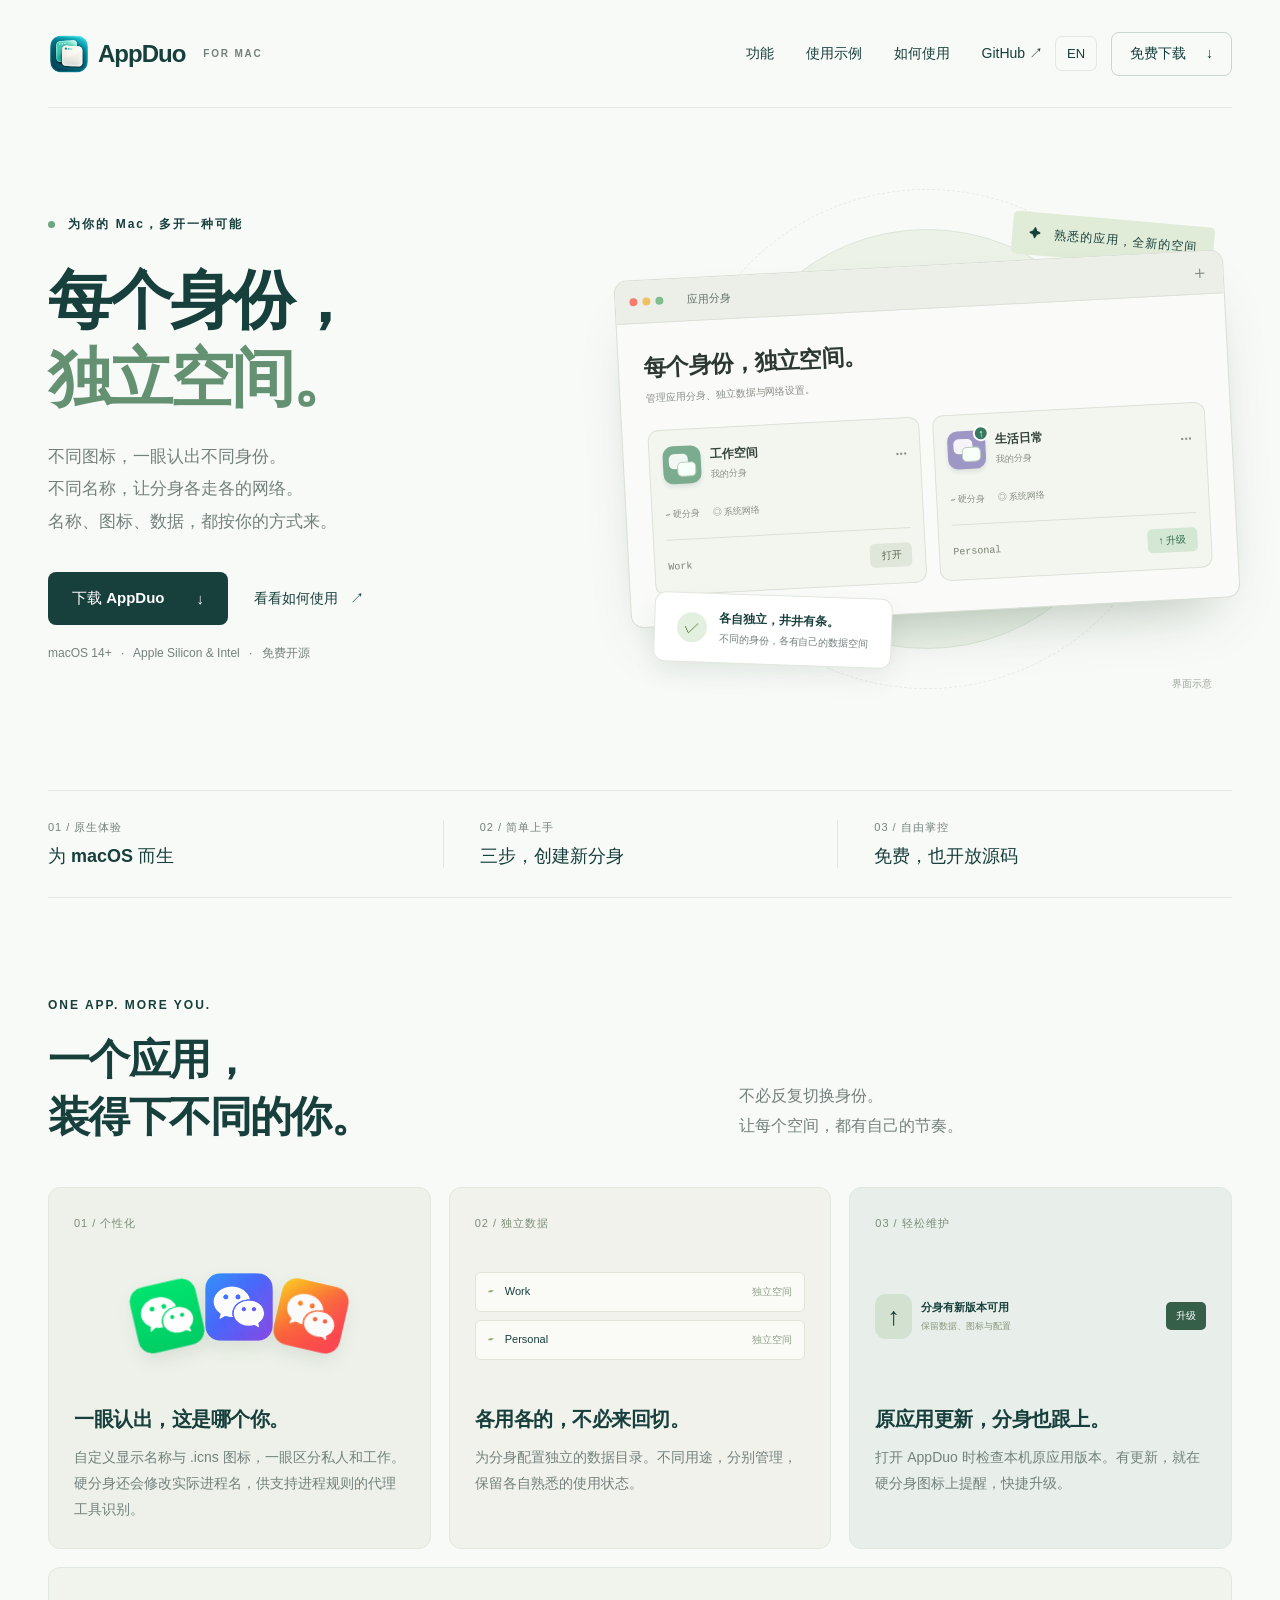
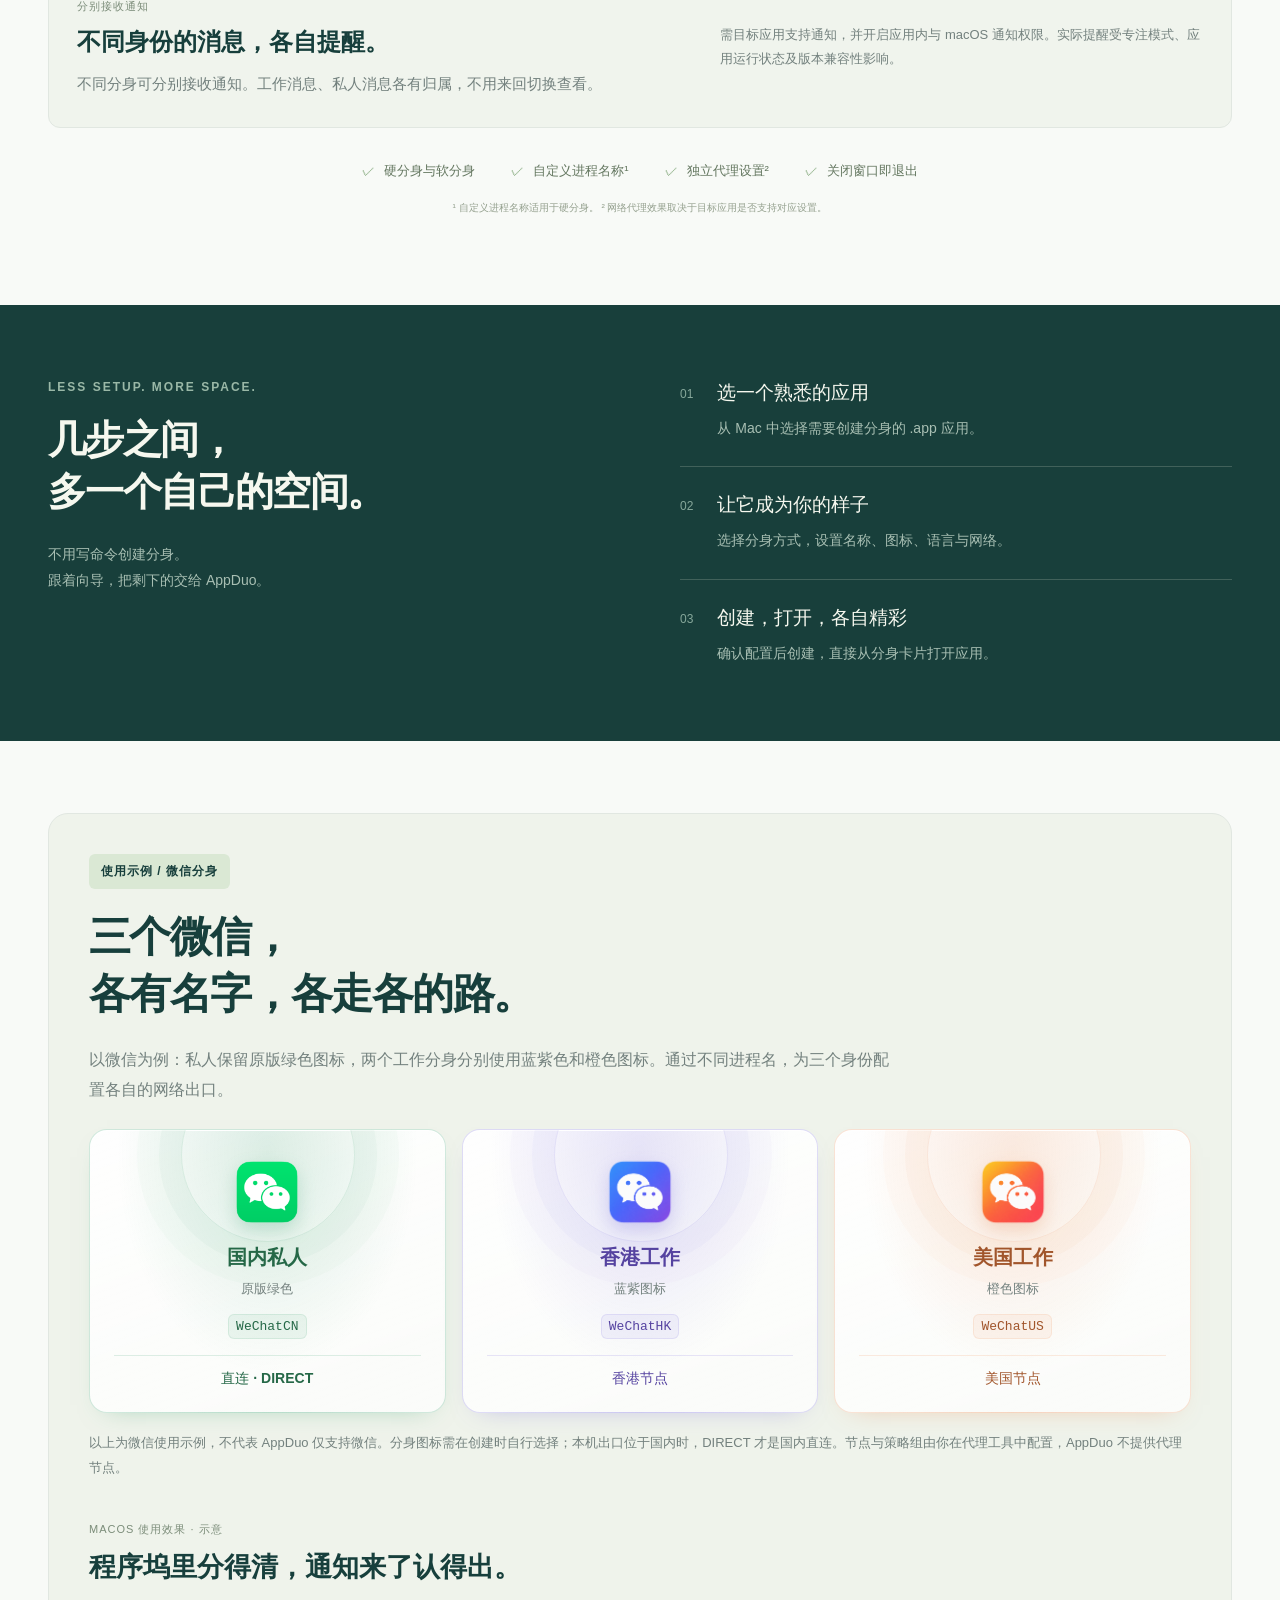
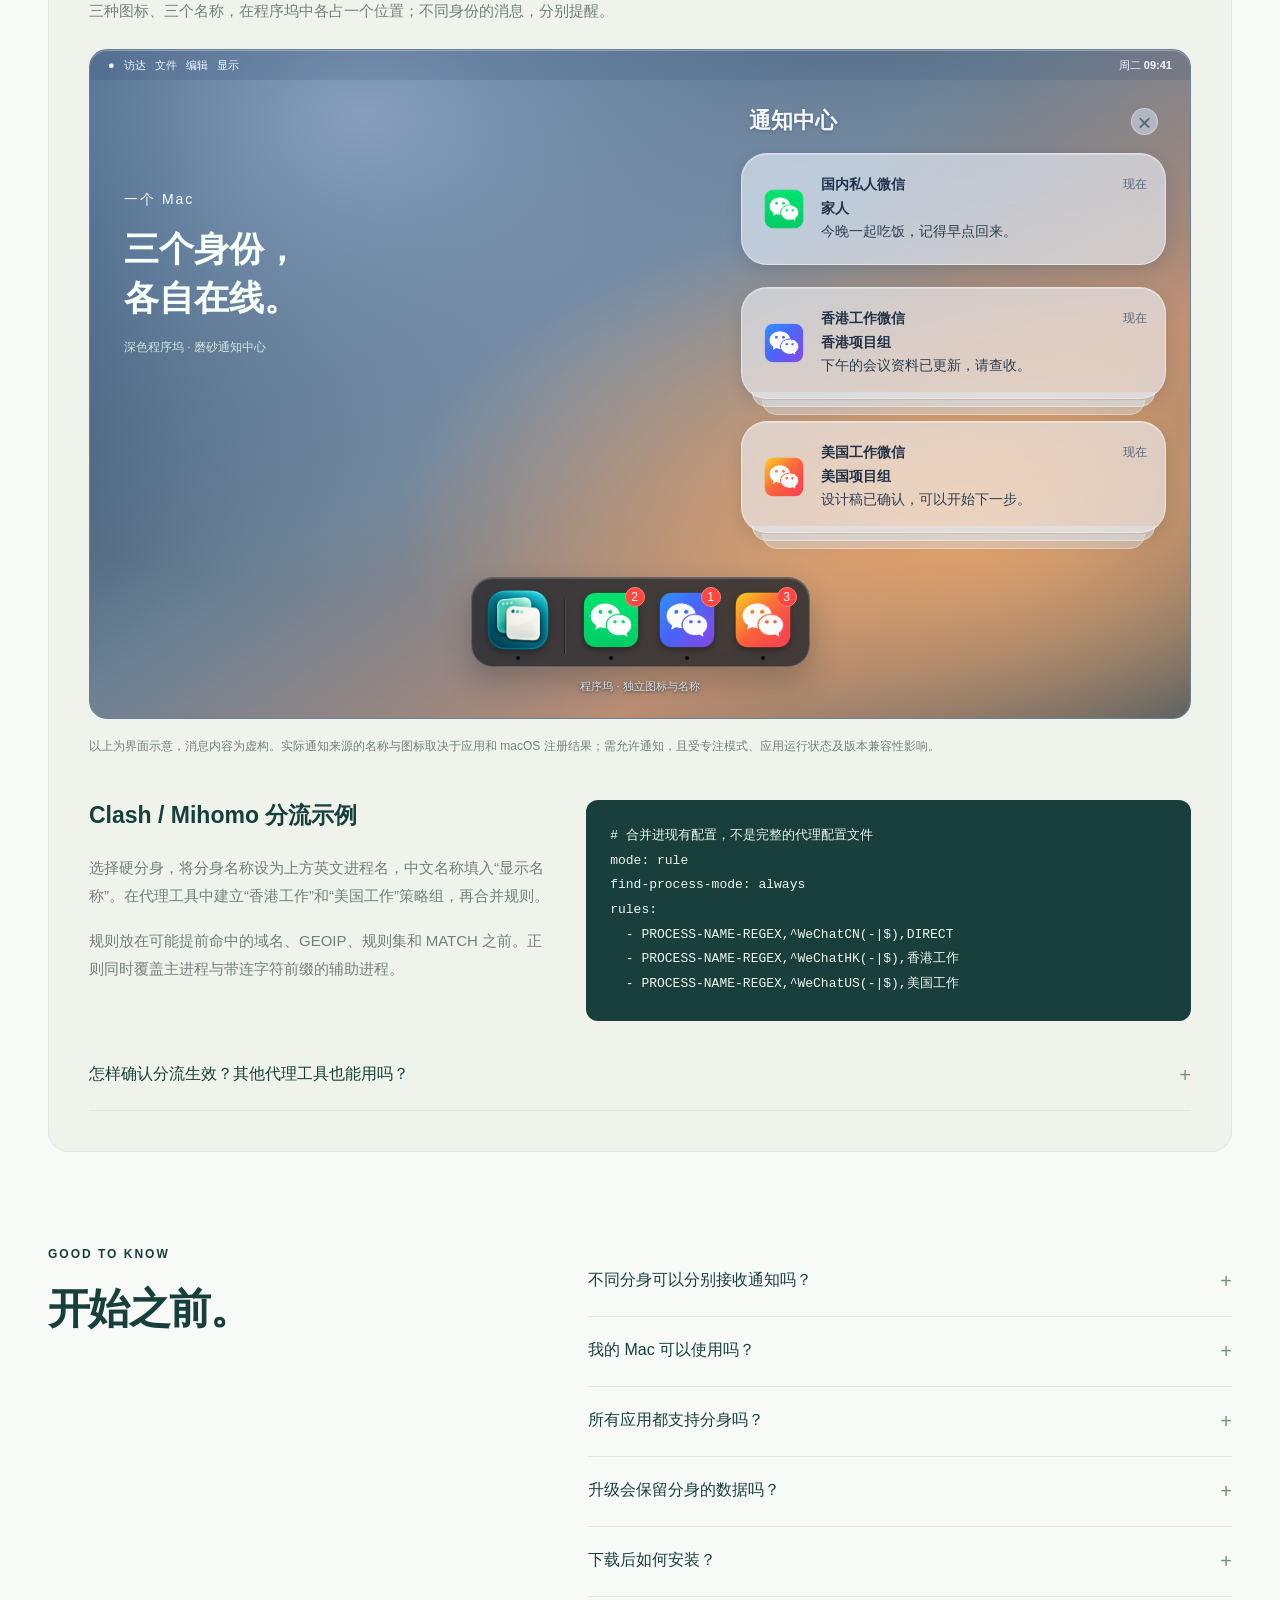
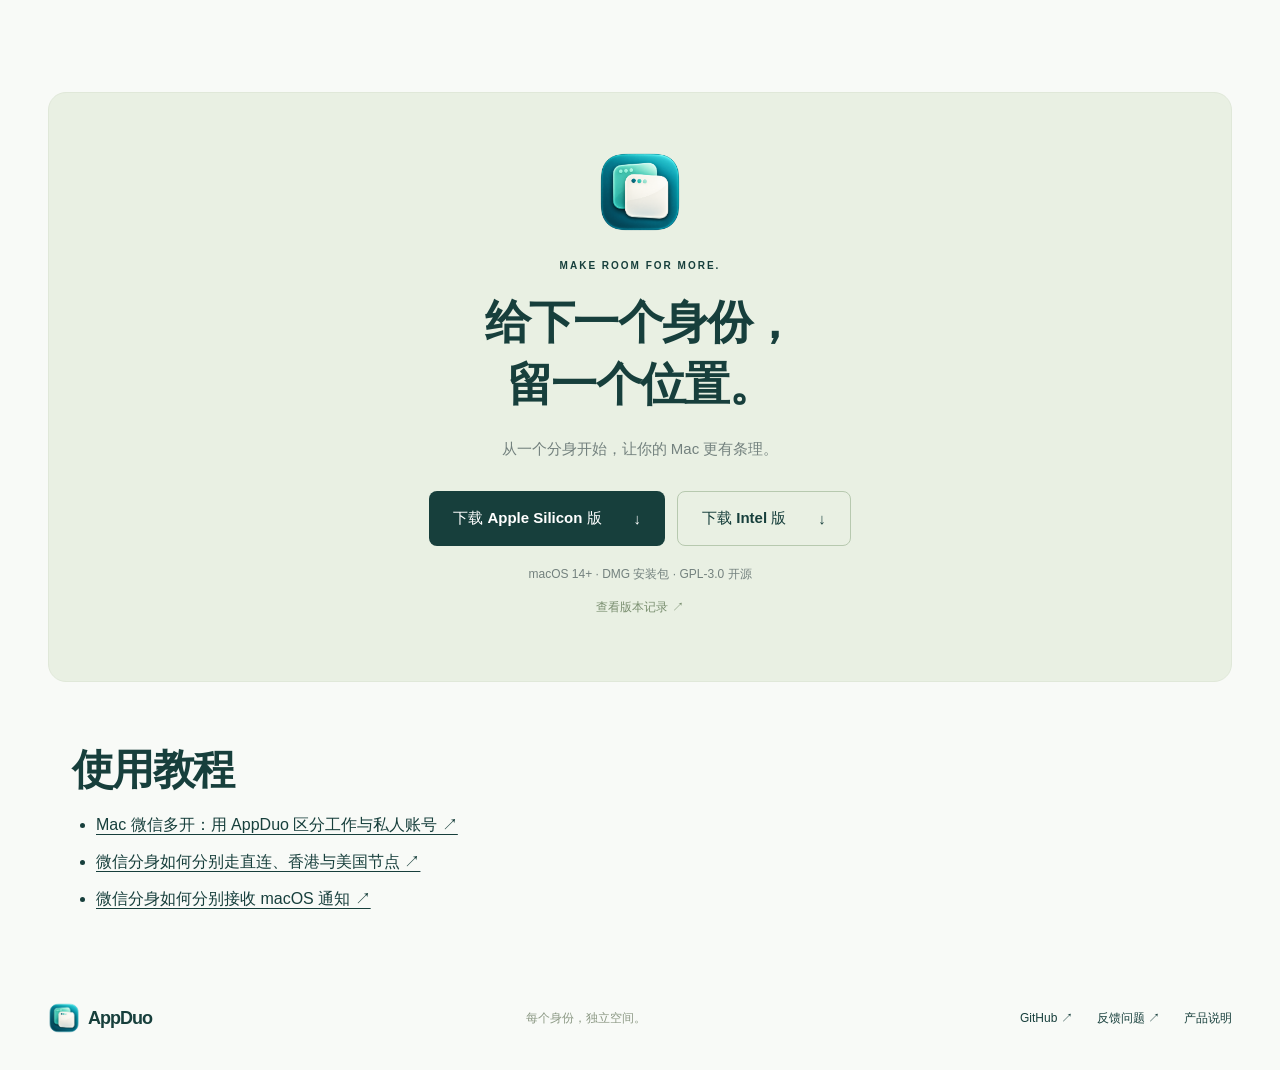
==== commit 5797eb2a: "Publish bilingual WeChat guides and notify IndexNow after deployment" ====
--- a/website/index.html
+++ b/website/index.html
@@ -22,5 +22,5 @@
   - PROCESS-NAME-REGEX,^WeChatUS(-|$),美国工作</code></pre></div>
 <details class="routing-help"><summary>怎样确认分流生效？其他代理工具也能用吗？</summary><p>客户端需实际接管连接并识别本机进程。微信不一定遵循系统 HTTP 代理，可按客户端说明使用 TUN 等方式接管。在连接列表核对 WeChatCN、WeChatHK、WeChatUS 的进程名、命中规则和出口策略。</p><p>支持进程名、进程路径或正则分流的工具，可按各自语法配置；此 YAML 示例适用于支持 PROCESS-NAME-REGEX 的 Mihomo 内核，不能直接套用到所有 Clash 版本或其他工具。仅修改显示名称不足以分流；软分身仍使用原应用进程。应用内环境变量代理是另一种方式，取决于应用是否支持。</p><p><a href="https://wiki.metacubex.one/en/config/rules/">查阅 Mihomo 官方规则文档 ↗</a></p></details></section>
 <section class="faq wrap"><div><div class="eyebrow">GOOD TO KNOW</div><h2>开始之前。</h2></div><div class="questions"><details><summary>不同分身可以分别接收通知吗？</summary><p>不同分身可分别接收通知，工作与私人消息各自提醒，无需来回切换到对应分身查看。需要目标应用支持通知，并在应用内和 macOS 中允许通知；专注模式、运行状态及第三方应用版本可能影响提醒。 通知来源的名称与图标显示取决于应用及系统注册结果；不保证已退出的分身仍能收到通知。</p></details><details><summary>我的 Mac 可以使用吗？</summary><p>需要 macOS 14 或更高版本，支持 Apple Silicon 和 Intel。创建分身需要 Apple Command Line Tools；首次使用可在终端运行 <code>xcode-select --install</code> 安装，无需完整 Xcode。</p></details><details><summary>所有应用都支持分身吗？</summary><p>AppDuo 提供内置应用规则与自动探测，但第三方应用不同版本的兼容性可能不同。登录、多开、通知等功能需要在目标应用中实际验证。</p></details><details><summary>升级会保留分身的数据吗？</summary><p>升级会保留分身数据、图标和配置。请先更新本机原应用，再打开 AppDuo 检测；退出正在运行的分身后，即可升级。构建失败会保留旧分身。</p></details><details><summary>下载后如何安装？</summary><p>下载对应芯片的 DMG，将 AppDuo 拖入「应用程序」。当前版本尚未经过 Apple 公证；如 macOS 阻止打开，在确认下载来源后，可前往「系统设置 → 隐私与安全性」允许打开。</p></details></div></section>
-<section class="download wrap" id="download"><img src="assets/appduo.png" alt="AppDuo 图标" width="88" height="88"><div class="eyebrow">MAKE ROOM FOR MORE.</div><h2>给下一个身份，<br>留一个位置。</h2><p>从一个分身开始，让你的 Mac 更有条理。</p><div class="download-buttons"><a class="button" href="https://github.com/tamia6/AppDuo/releases/latest/download/AppDuo-arm64.dmg">下载 Apple Silicon 版 <span>↓</span></a><a class="button secondary" href="https://github.com/tamia6/AppDuo/releases/latest/download/AppDuo-x86_64.dmg">下载 Intel 版 <span>↓</span></a></div><span class="compat">macOS 14+ · DMG 安装包 · GPL-3.0 开源</span><a class="release-link" href="https://github.com/tamia6/AppDuo/releases">查看版本记录 ↗</a></section></main>
+<section class="download wrap" id="download"><img src="assets/appduo.png" alt="AppDuo 图标" width="88" height="88"><div class="eyebrow">MAKE ROOM FOR MORE.</div><h2>给下一个身份，<br>留一个位置。</h2><p>从一个分身开始，让你的 Mac 更有条理。</p><div class="download-buttons"><a class="button" href="https://github.com/tamia6/AppDuo/releases/latest/download/AppDuo-arm64.dmg">下载 Apple Silicon 版 <span>↓</span></a><a class="button secondary" href="https://github.com/tamia6/AppDuo/releases/latest/download/AppDuo-x86_64.dmg">下载 Intel 版 <span>↓</span></a></div><span class="compat">macOS 14+ · DMG 安装包 · GPL-3.0 开源</span><a class="release-link" href="https://github.com/tamia6/AppDuo/releases">查看版本记录 ↗</a></section><section class="wrap guide-links" id="guides"><h2>使用教程</h2><ul><li><a href="https://tamia6.github.io/AppDuo/guides/wechat-multiple-accounts/">Mac 微信多开：用 AppDuo 区分工作与私人账号 ↗</a></li><li><a href="https://tamia6.github.io/AppDuo/guides/wechat-process-routing/">微信分身如何分别走直连、香港与美国节点 ↗</a></li><li><a href="https://tamia6.github.io/AppDuo/guides/wechat-notifications/">微信分身如何分别接收 macOS 通知 ↗</a></li></ul></section></main>
 <footer class="wrap"><a class="brand" href="#"><img src="assets/appduo.png" alt="">AppDuo</a><span>每个身份，独立空间。</span><div><a href="https://github.com/tamia6/AppDuo">GitHub ↗</a><a href="https://github.com/tamia6/AppDuo/issues">反馈问题 ↗</a><a href="/AppDuo/llms.txt">产品说明</a></div></footer></body></html>
--- a/website/style.css
+++ b/website/style.css
@@ -19,3 +19,5 @@
 .routing .route-card{--card-rgb:49,154,104;--card-ink:#256847;position:relative;isolation:isolate;overflow:hidden;border:1px solid rgba(var(--card-rgb),.22);border-radius:18px;background:radial-gradient(ellipse at 50% 8%,rgba(var(--card-rgb),.17),transparent 60%),linear-gradient(160deg,#ffffffed,#ffffffb8);box-shadow:0 10px 25px -18px rgba(var(--card-rgb),.5),inset 0 1px 0 #fff;transition:transform .25s ease,box-shadow .25s ease,border-color .25s ease}.routing .route-card:nth-child(2){--card-rgb:110,95,216;--card-ink:#5543a0}.routing .route-card:nth-child(3){--card-rgb:232,129,69;--card-ink:#a1552b}.routing .route-card:before{content:'';position:absolute;top:-62px;left:calc(50% - 86px);width:172px;height:172px;border:1px solid rgba(var(--card-rgb),.13);border-radius:50%;box-shadow:0 0 0 22px rgba(var(--card-rgb),.04),0 0 0 44px rgba(var(--card-rgb),.025);z-index:-1;pointer-events:none}.routing .route-card:after{content:'';position:absolute;inset:0;background:linear-gradient(115deg,transparent 25%,#ffffff70 48%,transparent 70%);transform:translateX(-120%);transition:transform .65s ease;pointer-events:none}.routing .route-icon{filter:drop-shadow(0 8px 9px rgba(var(--card-rgb),.24));transition:transform .25s ease}.routing .route-card h3{color:var(--card-ink)}.routing .route-card code{color:var(--card-ink);background:rgba(var(--card-rgb),.07);border:1px solid rgba(var(--card-rgb),.12);border-radius:6px;padding:4px 7px}.routing .route-destination{color:var(--card-ink);border-top-color:rgba(var(--card-rgb),.16);font-weight:550}@media(hover:hover) and (pointer:fine){.routing .route-card:hover{transform:translateY(-5px);border-color:rgba(var(--card-rgb),.45);box-shadow:0 18px 32px -18px rgba(var(--card-rgb),.45),inset 0 1px 0 #fff}.routing .route-card:hover .route-icon{transform:translateY(-3px) scale(1.05)}.routing .route-card:hover:after{transform:translateX(120%)}}@media(max-width:760px){.routing .route-card{border-radius:13px}.routing .route-card code{font-size:10px;letter-spacing:-.3px;padding:3px 4px}.routing .route-card:before{width:110px;height:110px;left:calc(50% - 55px);top:-45px;box-shadow:0 0 0 14px rgba(var(--card-rgb),.04),0 0 0 28px rgba(var(--card-rgb),.025)}}@media(prefers-reduced-motion:reduce){.routing .route-card,.routing .route-icon,.routing .route-card:after{transition:none}.routing .route-card:hover,.routing .route-card:hover .route-icon{transform:none}.routing .route-card:after{display:none}}
 
 .language-switch{font-size:13px;border:1px solid var(--line);border-radius:7px;padding:9px 11px;margin-left:12px}.nav nav{margin-left:auto}.nav-download{margin-left:14px}html[lang=en] h1{font-size:clamp(44px,4.3vw,62px);letter-spacing:-2px}html[lang=en] .window-heading{font-size:19px}html[lang=en] .card-tags{font-size:8px}html[lang=en] .quiet-features{flex-wrap:wrap}html[lang=en] .download h2{font-size:42px}html[lang=en] .download-buttons .button{gap:18px}html[lang=en] .mac-notification p{font-size:13px}@media(max-width:1050px){.nav nav{gap:18px}html[lang=en] .brand span{display:none}}@media(max-width:760px){.nav .language-switch{margin-left:auto}.nav-download{margin-left:8px}html[lang=en] h1{font-size:47px}html[lang=en] h2{font-size:32px}html[lang=en] .hero-actions{flex-wrap:wrap}html[lang=en] .window-heading{font-size:16px}html[lang=en] .card-tags{font-size:7px}html[lang=en] .route-card h3{font-size:13px}html[lang=en] .route-card p{font-size:10px}html[lang=en] .route-destination{font-size:10px}html[lang=en] .mac-notification p{font-size:12px}html[lang=en] .desktop-copy strong{font-size:22px}html[lang=en] .download h2{font-size:32px}}
+
+.guide{max-width:860px;padding:48px 24px 80px}.guide h1{font-size:clamp(2rem,5vw,3.3rem);line-height:1.2;margin-bottom:24px}.guide h2{font-size:1.5rem;margin:36px 0 16px}.guide p,.guide li{line-height:1.85;margin-bottom:12px}.guide ul,.guide ol,.guide-links ul{padding-left:24px}.guide img{max-width:100%;height:auto;border-radius:16px}.guide .notification-shot{max-width:520px;width:100%}.guide pre{padding:20px;overflow:auto;background:#e5ece4;border-radius:12px}.guide table{width:100%;border-collapse:collapse}.guide td,.guide th{text-align:left;padding:12px 8px;border-bottom:1px solid #ccd8ce}.guide a,.guide-links a{text-decoration:underline;text-underline-offset:4px}.guide .note{font-size:.9rem;color:#566b66}.guide-links{padding:40px 24px}.guide-links li{margin:16px 0}
